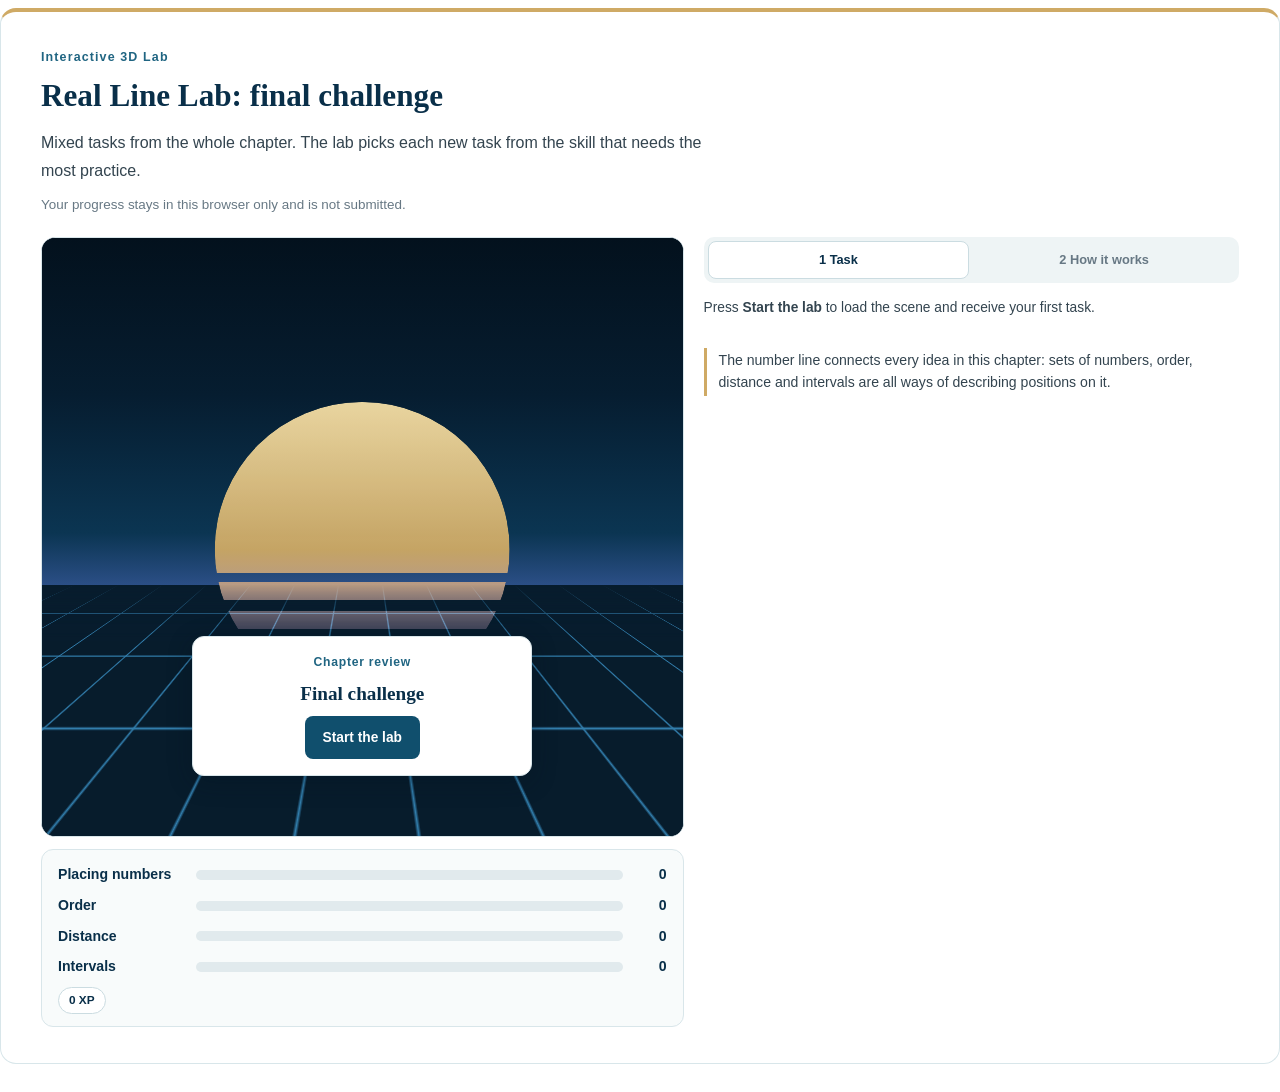
==== cap01/challenge/index.html @ 1316ccda "Add files via upload" ====
<!DOCTYPE html>
<html lang="en">
<head>
<meta charset="utf-8">
<meta name="viewport" content="width=device-width, initial-scale=1">
<title>Real Line Lab: challenge</title>
<link rel="stylesheet" href="../shared/style.css">
</head>
<body>
<div id="rl-root"></div>
<script>window.RL_PHASE = 'challenge';</script>
<script src="../shared/content.js"></script>
<script src="../shared/engine.js"></script>
</body>
</html>
---- cap01/shared/style.css ----
/* Real Line Lab - layout from the Production Architecture Lab standard */
html,body{margin:0;padding:0;background:transparent;font-family:DM Sans,Arial,sans-serif}
#u3d-lab-section .u3d{--u-gold:#cfaa65;--u-label:#206582;--u-title:#092f49;--u-text:#33444f;--u-muted:#677884;--u-line:#d9e6ea;--u-line2:#cbdce1;--u-tile:#eef4f5;--u-item:#f8fbfb;--u-primary:#104f6d;--u-primary-h:#0b3d55;--u-hl:#f5dfa6;--u-rd:#8f7ce8;--u-comp:#3f9fd8;--u-mkt:#3cb98d;--u-bad:#c9463b;--u-bad-bg:#fcf0ee;--u-ok-bg:#ecf8f3;
  --rl-stu:#b9adff;--rl-a:#7fd0ff;--rl-line:#f5dfa6;--rl-gold:#cfaa65;
  container-type:inline-size;font-family:inherit;color:var(--u-text);background:#fff;border:1px solid #d8e6ea;border-top:4px solid var(--u-gold);border-radius:16px;padding:clamp(18px,3vw,36px) clamp(16px,3.2vw,40px);margin:8px 0 28px;line-height:1.55;box-sizing:border-box}
#u3d-lab-section .u3d *,#u3d-lab-section .u3d *:before,#u3d-lab-section .u3d *:after{box-sizing:border-box}
#u3d-lab-section .u3d [hidden]{display:none!important}
#u3d-lab-section .u3d-head{max-width:78ch;margin-bottom:22px}
#u3d-lab-section .u3d-kicker{display:block;font-size:.78rem;font-weight:700;letter-spacing:.09em;color:var(--u-label);margin-bottom:10px}
#u3d-lab-section .u3d h3{font-family:Georgia,"Times New Roman",serif;font-size:clamp(1.45rem,2.6vw,1.95rem);line-height:1.2;margin:0 0 14px;color:var(--u-title);font-weight:700}
#u3d-lab-section .u3d-head p{margin:0 0 10px;font-size:1rem;line-height:1.75}
#u3d-lab-section .u3d-note{font-size:.84rem!important;color:var(--u-muted)!important;margin:0;line-height:1.5!important}
#u3d-lab-section .u3d-stage{display:grid;grid-template-columns:minmax(0,1.2fr) minmax(0,1fr);gap:20px;align-items:start}
#u3d-lab-section .u3d-left{display:flex;flex-direction:column;gap:12px;min-width:0}
#u3d-lab-section .u3d-view{position:relative;width:100%;aspect-ratio:1/1;max-height:600px;border-radius:14px;border:1px solid var(--u-line);background:#061b2c;overflow:hidden;touch-action:pan-y;cursor:grab}
#u3d-lab-section .u3d-view.dragging{cursor:grabbing}
#u3d-lab-section .u3d-canvas{position:absolute;inset:0;width:100%;height:100%;display:block}
#u3d-lab-section .u3d-labels{position:absolute;inset:0;pointer-events:none;overflow:hidden}
#u3d-lab-section .u3d-labels>div{position:absolute;left:0;top:0;visibility:hidden;white-space:nowrap}
#u3d-lab-section .rl-num{font-size:.74rem;font-weight:700;color:#e3f0f6;text-shadow:0 1px 3px #03111d;font-variant-numeric:tabular-nums}
#u3d-lab-section .rl-num.zero{color:var(--u-hl)}
#u3d-lab-section .u3d-mlabel{font-size:.72rem;font-weight:700;line-height:1.25;color:var(--u-title);background:#ffffffeb;border:1px solid var(--u-line);border-radius:8px;padding:3px 8px}
#u3d-lab-section .u3d-mlabel.gold{border-color:var(--u-gold)}
#u3d-lab-section .u3d-tools{position:absolute;top:10px;right:10px;z-index:2;display:flex;gap:6px}
#u3d-lab-section .u3d-reset,#u3d-lab-section .u3d-fs-btn{font:inherit;font-size:.78rem;font-weight:700;color:var(--u-title);background:#fff;border:1px solid var(--u-line2);border-radius:999px;padding:7px 15px;cursor:pointer}
#u3d-lab-section .u3d-reset:hover,#u3d-lab-section .u3d-fs-btn:hover{border-color:var(--u-primary);background:var(--u-tile)}
#u3d-lab-section .u3d-legend{position:absolute;left:12px;bottom:12px;display:flex;flex-wrap:wrap;gap:6px 14px;font-size:.76rem;color:var(--u-text);pointer-events:none;background:#ffffffd9;border-radius:999px;padding:4px 12px}
#u3d-lab-section .u3d-legend i{display:inline-block;width:9px;height:9px;border-radius:50%;background:var(--c);margin-right:6px;vertical-align:-1px;box-shadow:inset 0 0 0 1px #092f4933}
#u3d-lab-section .u3d-fallback{position:absolute;left:50%;top:50%;transform:translate(-50%,-50%);width:min(420px,86%);text-align:center;color:var(--u-title);font-size:.9rem;line-height:1.5;background:#fff;border:1px solid var(--u-line2);border-radius:12px;padding:16px 18px;z-index:4}

/* Cover: a lightweight synthwave poster drawn in CSS, so no 3D loads before Start */
#u3d-lab-section .rl-cover{position:absolute;inset:0;z-index:3;overflow:hidden;background:#061b2c}
#u3d-lab-section .rl-sky{position:absolute;inset:0 0 42% 0;background:linear-gradient(#03111d,#061d30 45%,#0b3552 85%,#2b4f86)}
#u3d-lab-section .rl-sun{position:absolute;left:50%;bottom:42%;width:46%;aspect-ratio:1;transform:translate(-50%,38%);border-radius:50%;background:linear-gradient(#f5dfa6,#cfaa65 50%,#8f7ce8);
  -webkit-mask:linear-gradient(#000 58%,transparent 58% 61%,#000 61% 67%,transparent 67% 71%,#000 71% 77%,transparent 77% 82%,#000 82%);mask:linear-gradient(#000 58%,transparent 58% 61%,#000 61% 67%,transparent 67% 71%,#000 71% 77%,transparent 77% 82%,#000 82%);opacity:.95}
#u3d-lab-section .rl-floor{position:absolute;left:-50%;right:-50%;bottom:0;height:42%;background:#061b2c;background-image:linear-gradient(#3f9fd8 1px,transparent 1px),linear-gradient(90deg,#3f9fd8 1px,transparent 1px);background-size:44px 44px;transform:perspective(220px) rotateX(58deg);transform-origin:50% 0;opacity:.75;-webkit-mask:linear-gradient(transparent,#000 30%);mask:linear-gradient(transparent,#000 30%)}
#u3d-lab-section .rl-cover-txt{position:absolute;left:50%;bottom:10%;transform:translateX(-50%);width:min(340px,86%);display:flex;flex-direction:column;align-items:center;gap:10px;text-align:center;background:#ffffff;border:1px solid var(--u-line);border-radius:12px;padding:16px 18px;box-shadow:0 6px 24px #03111d55}
#u3d-lab-section .rl-cover-k{font-size:.76rem;font-weight:700;letter-spacing:.06em;color:var(--u-label)}
#u3d-lab-section .rl-cover-txt strong{font-family:Georgia,"Times New Roman",serif;font-size:1.2rem;color:var(--u-title);line-height:1.25}
#u3d-lab-section .rl-cover-p{font-size:.76rem;color:var(--u-muted)}
#u3d-lab-section .rl-cover-p:empty{display:none}

/* Gauges: mastery bars, one per skill */
#u3d-lab-section .u3d-gauges{background:var(--u-item);border:1px solid var(--u-line);border-radius:12px;padding:14px 16px 12px}
#u3d-lab-section .u3d-gauge{display:grid;grid-template-columns:128px 1fr 34px;align-items:center;gap:10px;margin-bottom:9px;font-size:.88rem;opacity:.72}
#u3d-lab-section .u3d-gauge.cur{opacity:1}
#u3d-lab-section .u3d-gname{color:var(--u-title);font-weight:700}
#u3d-lab-section .u3d-bar{position:relative;height:10px;border-radius:6px;background:#e1eaed}
#u3d-lab-section .u3d-bar b{position:absolute;inset:0 auto 0 0;width:0;border-radius:6px;background:var(--u-primary);transition:width .45s cubic-bezier(.2,.8,.2,1)}
#u3d-lab-section .u3d-gauge.done .u3d-bar b{background:var(--u-mkt)}
#u3d-lab-section .u3d-gval{text-align:right;font-variant-numeric:tabular-nums;font-weight:700;color:var(--u-title)}
#u3d-lab-section .u3d-meta{display:flex;flex-wrap:wrap;gap:6px;margin-top:8px}
#u3d-lab-section .u3d-tag{font-size:.74rem;font-weight:600;background:#fff;border:1px solid var(--u-line2);border-radius:999px;padding:3px 10px;color:var(--u-title)}
#u3d-lab-section .u3d-tag.warn{border-color:var(--u-gold);background:#fbf5e6}

/* Panel */
#u3d-lab-section .u3d-panel{display:flex;flex-direction:column;gap:14px;min-width:0}
#u3d-lab-section .u3d-tabs{display:flex;gap:4px;background:var(--u-tile);padding:4px;border-radius:10px}
#u3d-lab-section .u3d-tabs button{flex:1;font:inherit;font-size:.8rem;font-weight:700;color:var(--u-muted);background:transparent;border:1px solid transparent;border-radius:8px;padding:8px 6px;cursor:pointer}
#u3d-lab-section .u3d-tabs button[aria-selected=true]{background:#fff;color:var(--u-title);border-color:var(--u-line2)}
#u3d-lab-section .u3d button:focus-visible,#u3d-lab-section .u3d input:focus-visible{outline:2px solid var(--u-primary);outline-offset:2px}
#u3d-lab-section .u3d-help{font-size:.86rem;color:var(--u-text);margin:0 0 12px}
#u3d-lab-section .u3d-act{border:1px solid var(--u-line);border-radius:12px;padding:14px 16px;background:var(--u-item)}
#u3d-lab-section .u3d-act.active{border-color:var(--u-primary);background:#fff}
#u3d-lab-section .rl-tags{margin:0 0 10px}
#u3d-lab-section .rl-prompt{margin:0 0 14px;font-size:.98rem;color:var(--u-title);line-height:1.55}
#u3d-lab-section .rl-ctl{display:flex;flex-direction:column;gap:10px}
#u3d-lab-section .rl-step{display:flex;align-items:center;justify-content:space-between;gap:10px}
#u3d-lab-section .rl-lab{font-size:.78rem;font-weight:700;color:var(--u-muted)}
#u3d-lab-section .rl-lab:empty{display:none}
#u3d-lab-section .rl-stepc{display:flex;align-items:center;gap:6px}
#u3d-lab-section .rl-stepc button{font:inherit;font-size:.72rem;width:34px;height:32px;color:var(--u-title);background:#fff;border:1px solid var(--u-line2);border-radius:8px;cursor:pointer}
#u3d-lab-section .rl-stepc button:hover:not(:disabled){border-color:var(--u-primary);background:var(--u-tile)}
#u3d-lab-section .rl-stepc output{min-width:136px;text-align:center;font-weight:700;font-size:.86rem;color:var(--u-title);font-variant-numeric:tabular-nums}
#u3d-lab-section .u3d button:disabled{opacity:.45;cursor:default}
#u3d-lab-section .rl-end{display:flex;flex-direction:column;gap:6px;padding:10px 12px;border:1px solid var(--u-line);border-radius:10px;background:var(--u-item)}
#u3d-lab-section .rl-end .rl-step{justify-content:flex-start}
#u3d-lab-section .rl-live{margin:2px 0 0;font-size:.86rem;color:var(--u-text)}
#u3d-lab-section .rl-live b{font-size:1rem;color:var(--u-title);font-variant-numeric:tabular-nums}
#u3d-lab-section .u3d-seg{display:flex;flex-wrap:wrap;gap:6px}
#u3d-lab-section .u3d-seg.rl-col{flex-direction:column}
#u3d-lab-section .u3d-seg button{flex:1 1 auto;font:inherit;font-size:.82rem;font-weight:700;color:var(--u-title);background:#fff;border:1px solid var(--u-line2);border-radius:999px;padding:8px 12px;cursor:pointer;line-height:1.2;font-variant-numeric:tabular-nums}
#u3d-lab-section .u3d-seg button:hover:not(:disabled){border-color:var(--u-primary)}
#u3d-lab-section .u3d-seg button[aria-pressed=true]{background:var(--u-primary);border-color:var(--u-primary);color:#fff}
#u3d-lab-section .rl-in{display:flex;flex-direction:column;gap:4px;font-size:.78rem;font-weight:700;color:var(--u-muted)}
#u3d-lab-section .rl-in input{font:inherit;font-size:.95rem;color:var(--u-title);background:#fff;border:1px solid var(--u-line2);border-radius:8px;padding:9px 10px;max-width:180px}
#u3d-lab-section .rl-actions{display:flex;gap:8px;margin-top:14px}
#u3d-lab-section .u3d-btn{font:inherit;font-size:.86rem;font-weight:700;cursor:pointer;color:#fff;background:var(--u-primary);border:0;border-radius:8px;padding:11px 18px}
#u3d-lab-section .u3d-btn:hover:not(:disabled){background:var(--u-primary-h)}
#u3d-lab-section .u3d-chip{font:inherit;font-size:.78rem;font-weight:700;cursor:pointer;color:var(--u-title);background:#fff;border:1px solid var(--u-line2);border-radius:999px;padding:7px 13px;align-self:flex-start;margin-top:12px}
#u3d-lab-section .u3d-chip:hover{border-color:var(--u-primary);background:var(--u-tile)}
#u3d-lab-section .u3d-result{margin-top:12px;background:var(--u-item);border:1px solid var(--u-line);border-radius:12px;padding:12px 16px}
#u3d-lab-section .u3d-result:empty{display:none}
#u3d-lab-section .u3d-result p{margin:4px 0 0;font-size:.88rem;line-height:1.55}
#u3d-lab-section .rl-fbh{font-size:.8rem;font-weight:700;letter-spacing:.03em}
#u3d-lab-section .rl-fbh.ok{color:#23845f}
#u3d-lab-section .rl-fbh.hint{color:var(--u-label)}
#u3d-lab-section .rl-fbh.bad{color:var(--u-bad)}
#u3d-lab-section .u3d-result:has(.ok){background:var(--u-ok-bg);border-color:#bfe5d4}
#u3d-lab-section .u3d-result:has(.bad){background:var(--u-bad-bg);border-color:#efc9c4}
#u3d-lab-section .rl-sub{display:block;margin-top:6px;color:var(--u-muted);font-size:.82rem}
#u3d-lab-section .u3d-takeaway{font-size:.88rem;color:var(--u-text);border-left:3px solid var(--u-gold);padding:2px 0 2px 12px;margin:4px 0 0}
#u3d-lab-section .u3d-stage.u3d-fs-on{background:#fbfcfc;padding:16px;gap:16px;grid-template-columns:minmax(0,1fr) minmax(320px,400px);align-items:stretch;overflow:auto}
#u3d-lab-section .u3d-stage.u3d-fs-on .u3d-view{aspect-ratio:auto;height:calc(100vh - 200px);max-height:none}
@container (max-width:820px){#u3d-lab-section .u3d-stage{grid-template-columns:1fr}#u3d-lab-section .u3d-view{max-height:520px}}
@media (max-width:520px){#u3d-lab-section .u3d-gauge{grid-template-columns:104px 1fr 30px;font-size:.8rem}#u3d-lab-section .rl-stepc output{min-width:110px;font-size:.8rem}#u3d-lab-section .u3d-legend{font-size:.66rem}}
@media (prefers-reduced-motion:reduce){#u3d-lab-section .u3d-bar b{transition:none}}
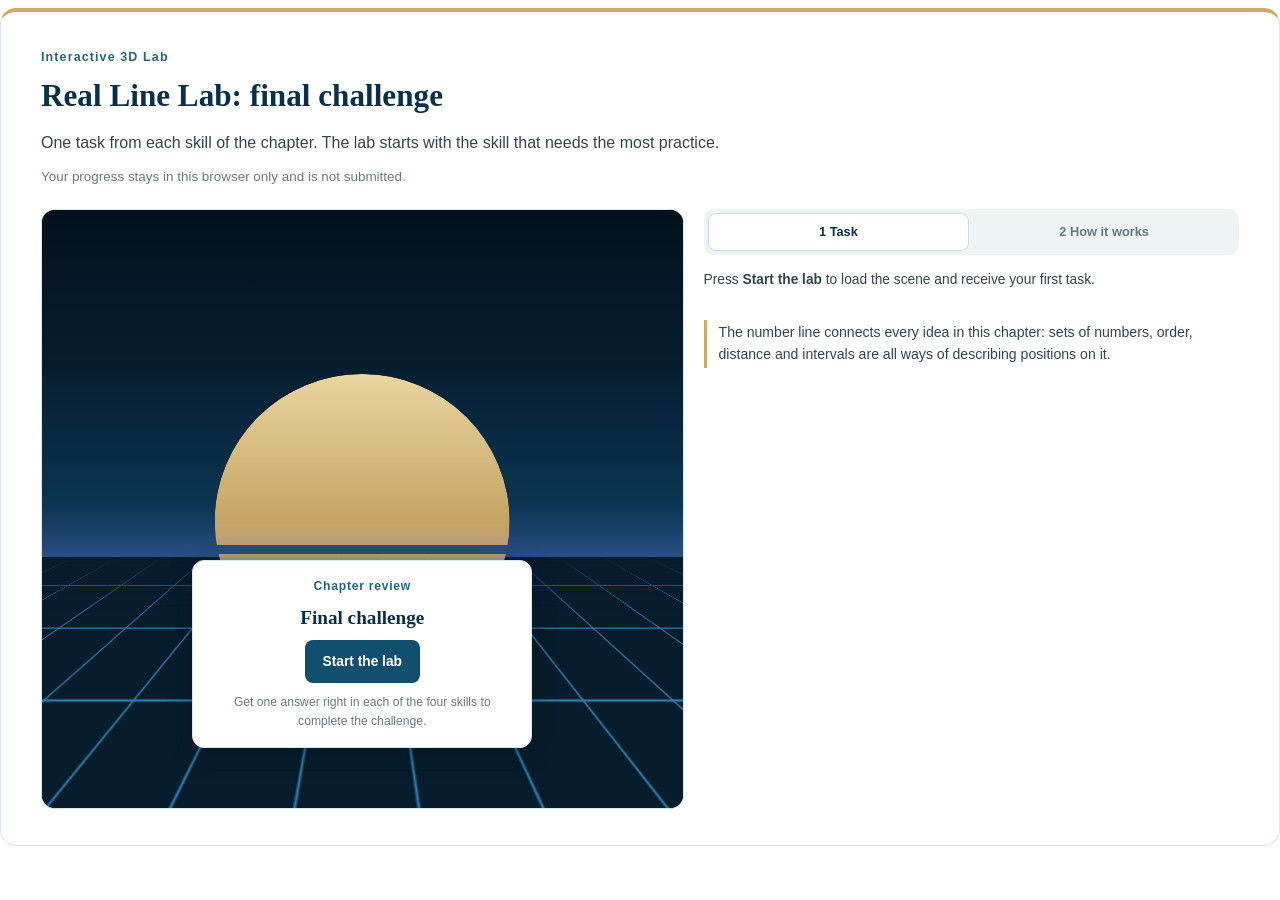
==== commit 8aa28cf5: "Add files via upload" ====
--- a/cap01/challenge/index.html
+++ b/cap01/challenge/index.html
@@ -4,12 +4,12 @@
 <meta charset="utf-8">
 <meta name="viewport" content="width=device-width, initial-scale=1">
 <title>Real Line Lab: challenge</title>
-<link rel="stylesheet" href="../shared/style.css">
+<link rel="stylesheet" href="../shared/style.css?v=20261124d">
 </head>
 <body>
 <div id="rl-root"></div>
 <script>window.RL_PHASE = 'challenge';</script>
-<script src="../shared/content.js"></script>
-<script src="../shared/engine.js"></script>
+<script src="../shared/content.js?v=20261124d"></script>
+<script src="../shared/engine.js?v=20261124d"></script>
 </body>
 </html>
--- a/cap01/shared/style.css
+++ b/cap01/shared/style.css
@@ -105,3 +105,39 @@
 @container (max-width:820px){#u3d-lab-section .u3d-stage{grid-template-columns:1fr}#u3d-lab-section .u3d-view{max-height:520px}}
 @media (max-width:520px){#u3d-lab-section .u3d-gauge{grid-template-columns:104px 1fr 30px;font-size:.8rem}#u3d-lab-section .rl-stepc output{min-width:110px;font-size:.8rem}#u3d-lab-section .u3d-legend{font-size:.66rem}}
 @media (prefers-reduced-motion:reduce){#u3d-lab-section .u3d-bar b{transition:none}}
+#u3d-lab-section .u3d-zoom{font:inherit;font-size:1rem;font-weight:700;line-height:1;color:var(--u-title);background:#fff;border:1px solid var(--u-line2);border-radius:999px;width:34px;padding:6px 0;cursor:pointer}
+#u3d-lab-section .u3d-zoom:hover{border-color:var(--u-primary);background:var(--u-tile)}
+#u3d-lab-section .rl-tip{position:absolute;left:50%;top:54px;transform:translateX(-50%);z-index:2;max-width:86%;text-align:center;font-size:.76rem;font-weight:700;color:var(--u-title);background:#fff;border:1px solid var(--u-line2);border-radius:999px;padding:6px 14px;pointer-events:none}
+#u3d-lab-section .u3d-result p.rl-yours{margin:6px 0 2px;color:var(--u-title)}
+#u3d-lab-section .rl-nav{position:absolute;top:10px;left:10px;z-index:2;display:flex;gap:6px}
+#u3d-lab-section .rl-nav [aria-pressed=true]{background:var(--u-primary);border-color:var(--u-primary);color:#fff}
+#u3d-lab-section .rl-walk{position:absolute;right:12px;bottom:12px;z-index:2;display:flex;flex-direction:column;align-items:flex-end;gap:6px}
+#u3d-lab-section .rl-walk>div{display:flex;gap:6px}
+#u3d-lab-section .rl-wb{width:auto!important;padding:8px 12px!important;font-size:.8rem!important;touch-action:none;user-select:none;-webkit-user-select:none}
+#u3d-lab-section .rl-pos{font-size:.72rem;font-weight:700;color:var(--u-title);background:#ffffffd9;border-radius:999px;padding:3px 10px;font-variant-numeric:tabular-nums}
+#u3d-lab-section .rl-tip{top:56px}
+@media (max-width:520px){#u3d-lab-section .rl-nav,#u3d-lab-section .u3d-tools{gap:4px}#u3d-lab-section .rl-nav .u3d-reset,#u3d-lab-section .u3d-tools .u3d-reset,#u3d-lab-section .u3d-fs-btn{padding:6px 10px;font-size:.7rem}#u3d-lab-section .u3d-tools{top:46px}}
+#u3d-lab-section .rl-num.zero{color:#7fe3ff}
+#u3d-lab-section .rl-take.rl-fade{opacity:0;transform:translateY(-4px);transition:opacity .35s,transform .35s}
+#u3d-lab-section .rl-take.rl-fade.on{opacity:1;transform:none}
+@media (prefers-reduced-motion:reduce){#u3d-lab-section .rl-take.rl-fade{transition:none}}
+/* Keep the scene in view while the student works in the panel (iframe-friendly) */
+#u3d-lab-section .u3d-left{position:sticky;top:0;z-index:5;background:#fff;align-self:start}
+#u3d-lab-section .u3d-view{aspect-ratio:auto;height:min(600px,calc(100vh - 24px));min-height:300px}
+@container (max-width:820px){
+  #u3d-lab-section .u3d-left{padding:8px 0 10px;margin-top:-8px;box-shadow:0 10px 12px -12px #092f4955}
+  #u3d-lab-section .u3d-view{height:min(46vh,420px);min-height:240px;max-height:none}
+}
+/* Completion card */
+#u3d-lab-section .rl-done{position:absolute;inset:0;z-index:6;display:flex;align-items:center;justify-content:center;background:#03111d99;padding:16px}
+#u3d-lab-section .rl-done-card{width:min(400px,100%);background:#fff;border:1px solid var(--u-line);border-top:4px solid var(--u-gold);border-radius:12px;padding:18px 20px;display:flex;flex-direction:column;gap:8px;box-shadow:0 10px 30px #03111d66}
+#u3d-lab-section .rl-done-card strong{font-family:Georgia,"Times New Roman",serif;font-size:1.25rem;color:var(--u-title);line-height:1.25}
+#u3d-lab-section .rl-done-card p{margin:0;font-size:.88rem;line-height:1.55}
+#u3d-lab-section .rl-done-b{display:flex;flex-wrap:wrap;gap:8px;margin-top:6px}
+#u3d-lab-section .rl-done-b .quiet{margin-top:0;background:#fff;color:var(--u-title);border:1px solid var(--u-line2)}
+#u3d-lab-section .rl-done-b .quiet:hover{background:var(--u-tile)}
+#u3d-lab-section .rl-fin .u3d-btn.quiet{background:#fff;color:var(--u-title);border:1px solid var(--u-line2)}
+@media (max-height:520px){#u3d-lab-section .u3d-view{min-height:200px}}
+#u3d-lab-section .rl-chips{display:flex;flex-wrap:wrap;gap:6px;margin:0 0 12px}
+#u3d-lab-section .rl-chip{font-size:.72rem;font-weight:700;color:var(--u-muted);background:var(--u-tile);border:1px dashed var(--u-line2);border-radius:999px;padding:3px 10px}
+#u3d-lab-section .rl-chip.on{color:#1f7a57;background:var(--u-ok-bg);border:1px solid #bfe5d4}
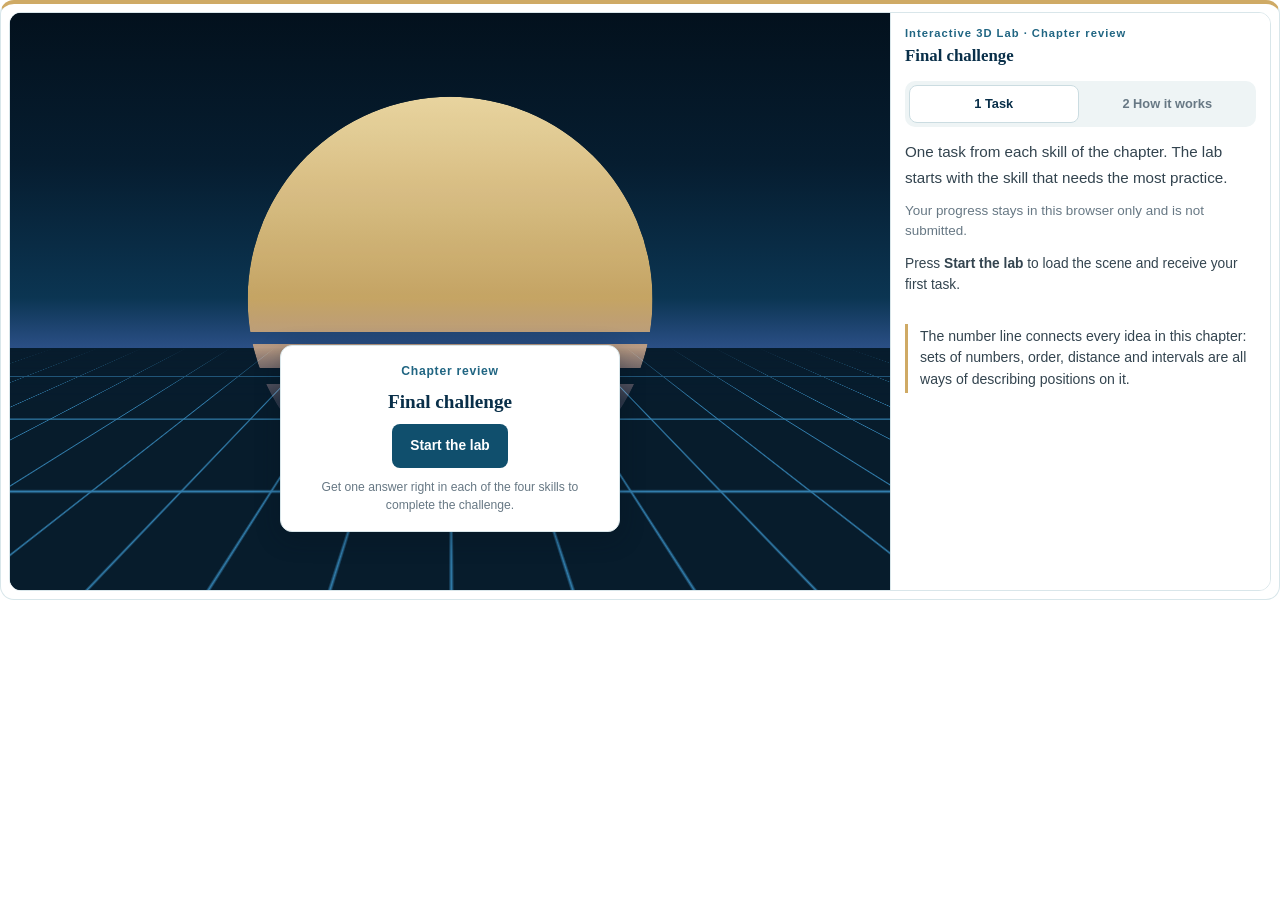
==== commit 3a85266e: "Add files via upload" ====
--- a/cap01/challenge/index.html
+++ b/cap01/challenge/index.html
@@ -4,12 +4,12 @@
 <meta charset="utf-8">
 <meta name="viewport" content="width=device-width, initial-scale=1">
 <title>Real Line Lab: challenge</title>
-<link rel="stylesheet" href="../shared/style.css?v=20261124d">
+<link rel="stylesheet" href="../shared/style.css?v=20261124h">
 </head>
 <body>
 <div id="rl-root"></div>
 <script>window.RL_PHASE = 'challenge';</script>
-<script src="../shared/content.js?v=20261124d"></script>
-<script src="../shared/engine.js?v=20261124d"></script>
+<script src="../shared/content.js?v=20261124h"></script>
+<script src="../shared/engine.js?v=20261124h"></script>
 </body>
 </html>
--- a/cap01/shared/style.css
+++ b/cap01/shared/style.css
@@ -141,3 +141,38 @@
 #u3d-lab-section .rl-chips{display:flex;flex-wrap:wrap;gap:6px;margin:0 0 12px}
 #u3d-lab-section .rl-chip{font-size:.72rem;font-weight:700;color:var(--u-muted);background:var(--u-tile);border:1px dashed var(--u-line2);border-radius:999px;padding:3px 10px}
 #u3d-lab-section .rl-chip.on{color:#1f7a57;background:var(--u-ok-bg);border:1px solid #bfe5d4}
+/* App mode (after Start): the scene and the task panel share one window that fits the frame,
+   so nothing needs scrolling to see the line while answering */
+#u3d-lab-section .rl-ptitle{display:none}
+#u3d-lab-section .u3d.rl-app{padding:8px;margin:0;border-radius:14px}
+#u3d-lab-section .u3d.rl-app .u3d-head{display:none}
+#u3d-lab-section .u3d.rl-app .u3d-stage{height:min(calc(100vh - 30px),600px);min-height:460px;gap:0;border:1px solid var(--u-line);border-radius:12px;overflow:hidden;grid-template-columns:minmax(0,1fr) minmax(300px,380px);align-items:stretch}
+#u3d-lab-section .u3d.rl-app .u3d-left{position:static;padding:0;margin:0;box-shadow:none;height:100%;min-height:0}
+#u3d-lab-section .u3d.rl-app .u3d-view{height:100%;max-height:none;min-height:0;border:0;border-radius:0}
+#u3d-lab-section .u3d.rl-app .u3d-panel{overflow-y:auto;padding:12px 14px 16px;border-left:1px solid var(--u-line);min-height:0;background:#fff;gap:12px}
+#u3d-lab-section .u3d.rl-app .rl-ptitle{display:block}
+#u3d-lab-section .rl-ptitle .u3d-kicker{margin-bottom:2px;font-size:.7rem}
+#u3d-lab-section .rl-ptitle strong{font-family:Georgia,"Times New Roman",serif;font-size:1.05rem;color:var(--u-title);line-height:1.25}
+#u3d-lab-section .u3d.rl-app .u3d-stage.u3d-fs-on{height:100vh;border-radius:0;padding:0}
+#u3d-lab-section .u3d.rl-app .u3d-stage.u3d-fs-on .u3d-view{height:100%}
+@container (max-width:820px){
+  #u3d-lab-section .u3d.rl-app .u3d-stage{grid-template-columns:1fr;grid-template-rows:minmax(210px,1fr) minmax(0,46%)}
+  #u3d-lab-section .u3d.rl-app .u3d-left{padding:0;margin:0}
+  #u3d-lab-section .u3d.rl-app .u3d-panel{border-left:0;border-top:1px solid var(--u-line);padding:10px 12px 14px}
+  #u3d-lab-section .u3d.rl-app .rl-ptitle{display:none}
+  #u3d-lab-section .u3d.rl-app .u3d-legend{display:none}
+}
+
+/* Toolbars never overlap: each side keeps to its half and wraps */
+#u3d-lab-section .rl-nav,#u3d-lab-section .u3d-tools{flex-wrap:wrap;max-width:calc(50% - 16px)}
+#u3d-lab-section .u3d-tools{justify-content:flex-end}
+#u3d-lab-section .rl-nav .u3d-reset,#u3d-lab-section .u3d-tools .u3d-reset,#u3d-lab-section .u3d-fs-btn{padding:6px 12px;font-size:.74rem}
+#u3d-lab-section .u3d-zoom{width:30px;padding:5px 0}
+#u3d-lab-section .rl-tip{top:auto;bottom:64px}
+@media (max-width:520px){#u3d-lab-section .u3d-tools{top:10px}}
+/* Fixed 600 px element: scene on the left, intro then tasks on the right */
+#u3d-lab-section .u3d.rl-app{height:600px;display:flex;flex-direction:column}
+#u3d-lab-section .u3d.rl-app .u3d-stage{flex:1 1 auto;height:auto;min-height:0}
+#u3d-lab-section .u3d.rl-app .u3d-stage.u3d-fs-on{height:100vh;flex:none}
+#u3d-lab-section .rl-intro{margin:0 0 10px;font-size:.95rem;line-height:1.7;color:var(--u-text)}
+#u3d-lab-section .rl-go{margin-top:12px}
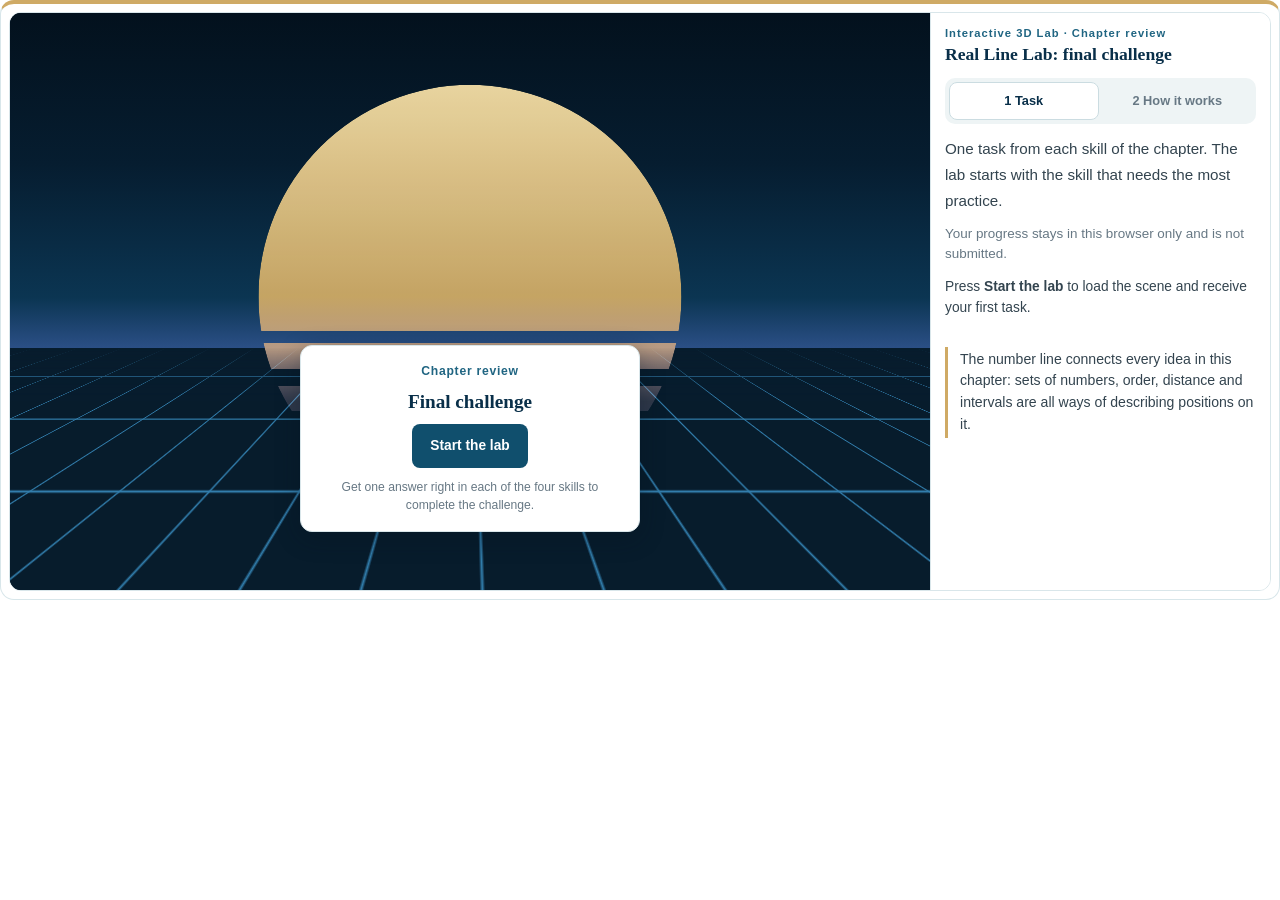
==== commit 760054bc: "Add files via upload" ====
--- a/cap01/challenge/index.html
+++ b/cap01/challenge/index.html
@@ -4,12 +4,12 @@
 <meta charset="utf-8">
 <meta name="viewport" content="width=device-width, initial-scale=1">
 <title>Real Line Lab: challenge</title>
-<link rel="stylesheet" href="../shared/style.css?v=20261124h">
+<link rel="stylesheet" href="../shared/style.css?v=20261124i">
 </head>
 <body>
 <div id="rl-root"></div>
 <script>window.RL_PHASE = 'challenge';</script>
-<script src="../shared/content.js?v=20261124h"></script>
-<script src="../shared/engine.js?v=20261124h"></script>
+<script src="../shared/content.js?v=20261124i"></script>
+<script src="../shared/engine.js?v=20261124i"></script>
 </body>
 </html>
--- a/cap01/shared/style.css
+++ b/cap01/shared/style.css
@@ -176,3 +176,13 @@
 #u3d-lab-section .u3d.rl-app .u3d-stage.u3d-fs-on{height:100vh;flex:none}
 #u3d-lab-section .rl-intro{margin:0 0 10px;font-size:.95rem;line-height:1.7;color:var(--u-text)}
 #u3d-lab-section .rl-go{margin-top:12px}
+/* Side by side from 600 px of width (the AVA frame is often narrower than it looks on a scaled screen) */
+@container (min-width:600px){
+  #u3d-lab-section .u3d.rl-app .u3d-stage{grid-template-columns:minmax(0,1fr) minmax(270px,340px);grid-template-rows:none}
+  #u3d-lab-section .u3d.rl-app .u3d-panel{border-left:1px solid var(--u-line);border-top:0;padding:12px 14px 16px}
+  #u3d-lab-section .u3d.rl-app .u3d-legend{display:flex}
+}
+/* The title and intro always stay visible in the panel */
+#u3d-lab-section .u3d.rl-app .rl-ptitle{display:block!important}
+#u3d-lab-section .rl-ptitle strong{display:block;font-size:1.1rem}
+@container (max-width:599px){#u3d-lab-section .rl-ptitle strong{font-size:.98rem}}
